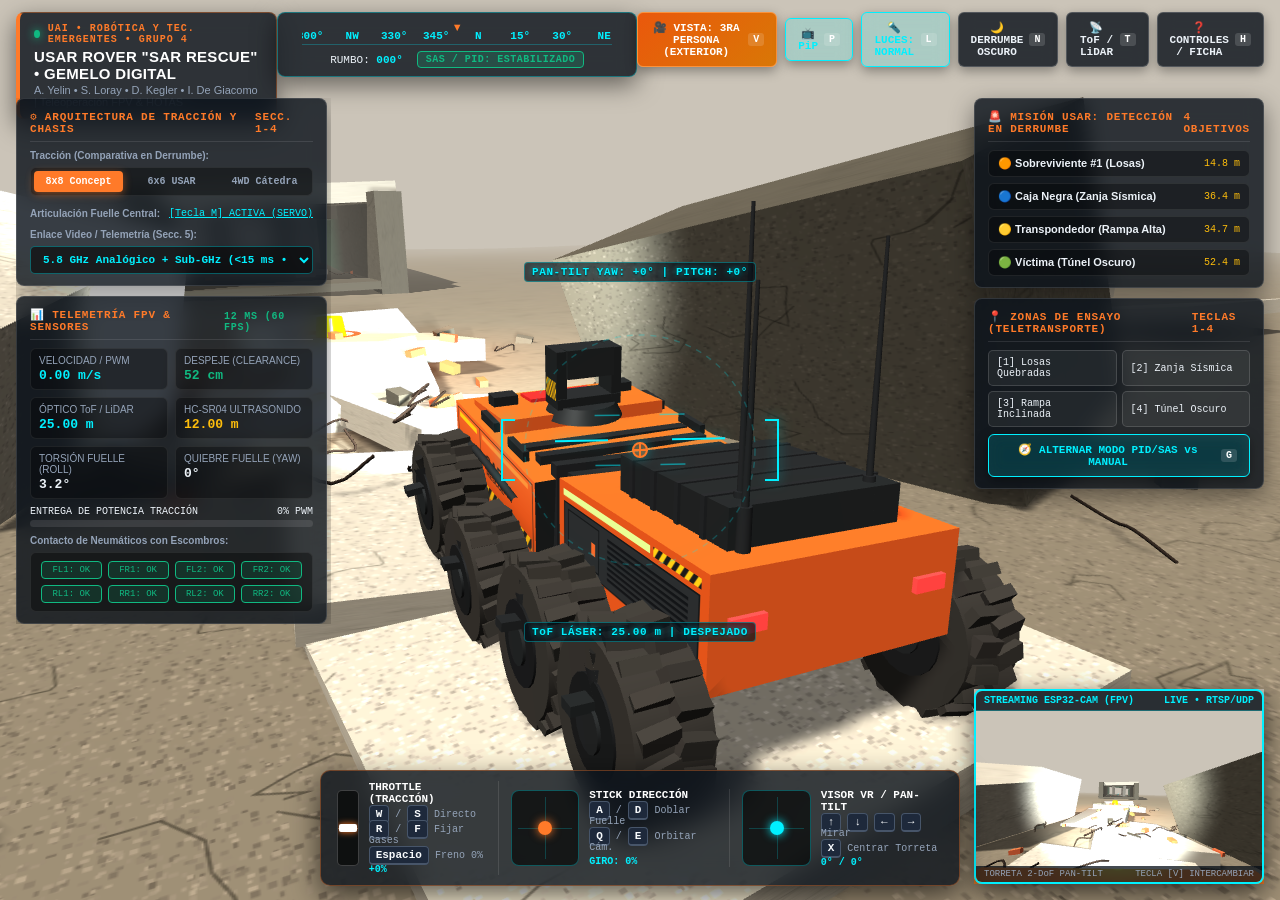
==== index.html @ c1a56513 "feat: Simulador 3D USAR Rover SAR RESCUE - Teleoperacion FPV y HOTAS (Grupo 4 UAI)" ====
<!DOCTYPE html>
<html lang="es">
<head>
  <meta charset="UTF-8" />
  <meta name="viewport" content="width=device-width, initial-scale=1.0" />
  <title>Simulador USAR Rover SAR RESCUE • Teleoperación FPV & HOTAS (Grupo 4 UAI)</title>
  <link rel="stylesheet" href="styles.css" />
</head>
<body>
  <!-- Contenedor WebGL 3D -->
  <div id="canvas-container"></div>

  <!-- Efectos de Lente Visor VR / FPV (Scanlines, Viñeta, Ruido RF) -->
  <div id="fpv-overlay">
    <div class="fpv-scanlines"></div>
    <div class="fpv-rf-noise" id="fpv-rf-noise"></div>
    <div class="fpv-vignette"></div>
  </div>

  <!-- Alerta Dinámica de Ingeniería / Rescate -->
  <div id="hud-alert-banner"></div>

  <!-- Retícula Central de Realidad Aumentada (Horizonte Artificial + Vector Pan-Tilt + Telémetro) -->
  <div id="ar-hud-center">
    <div id="ar-turret-angles" class="ar-floating-readout">
      PAN-TILT YAW: +0° | PITCH: +0°
    </div>

    <svg id="reticle-svg" viewBox="0 0 340 340">
      <!-- Marco fijo del frente del chasis -->
      <circle cx="170" cy="170" r="115" fill="none" stroke="rgba(0, 240, 255, 0.22)" stroke-width="1.5" stroke-dasharray="6 6" />
      <path d="M 45 140 L 32 140 L 32 200 L 45 200" fill="none" stroke="#00f0ff" stroke-width="2" />
      <path d="M 295 140 L 308 140 L 308 200 L 295 200" fill="none" stroke="#00f0ff" stroke-width="2" />

      <!-- Horizonte Artificial Dinámico (Pitch & Roll del Módulo Frontal) -->
      <g id="reticle-horizon-group">
        <line x1="85" y1="170" x2="138" y2="170" stroke="#00f0ff" stroke-width="2" />
        <line x1="202" y1="170" x2="255" y2="170" stroke="#00f0ff" stroke-width="2" />
        <line x1="125" y1="145" x2="150" y2="145" stroke="rgba(0, 240, 255, 0.5)" stroke-width="1.5" />
        <line x1="190" y1="145" x2="215" y2="145" stroke="rgba(0, 240, 255, 0.5)" stroke-width="1.5" />
        <line x1="125" y1="195" x2="150" y2="195" stroke="rgba(0, 240, 255, 0.5)" stroke-width="1.5" />
        <line x1="190" y1="195" x2="215" y2="195" stroke="rgba(0, 240, 255, 0.5)" stroke-width="1.5" />
      </g>

      <!-- Cruz central fija -->
      <path d="M 162 170 L 178 170 M 170 162 L 170 178" stroke="#ff7a29" stroke-width="2" />

      <!-- Punto indicador de dirección de la torreta Pan-Tilt respecto al frente del chasis -->
      <circle id="reticle-turret-pip" cx="170" cy="170" r="7" fill="rgba(255, 122, 41, 0.35)" stroke="#ff7a29" stroke-width="2" />
    </svg>

    <div id="ar-rangefinder" class="ar-floating-readout">
      ToF LÁSER: 12.00 m | DESPEJADO
    </div>
  </div>

  <!-- Barra Superior: Identidad UAI Grupo 4 + Brújula / SAS + Botonera Rápida -->
  <header id="top-bar">
    <div class="brand-card">
      <div class="brand-badge">
        <span class="status-dot"></span>
        <span>UAI • ROBÓTICA Y TEC. EMERGENTES • GRUPO 4</span>
      </div>
      <div class="brand-title">USAR ROVER "SAR RESCUE" • GEMELO DIGITAL</div>
      <div class="brand-subtitle">
        A. Yelin • S. Loray • D. Kegler • I. De Giacomo | Teleoperación FPV &amp; HOTAS
      </div>
    </div>

    <!-- Brújula Superior y Estado SAS / PID -->
    <div class="compass-hud">
      <div class="compass-tape-window">
        <div class="compass-center-caret">▼</div>
        <div id="compass-strip"></div>
      </div>
      <div class="compass-meta">
        <span>RUMBO: <strong id="heading-readout" style="color:#00f0ff;">000°</strong></span>
        <span id="sas-status-pill" class="sas-pill active" title="Click o tecla G para alternar">
          SAS / PID: ESTABILIZADO
        </span>
      </div>
    </div>

    <!-- Acciones Rápidas de Cámara, Iluminación, LiDAR y Ayuda -->
    <div class="top-actions">
      <button id="btn-cam-mode" class="hud-btn accent" title="Alternar entre 1ra Persona (Visor VR FPV) y 3ra Persona">
        <span>🎥 VISTA: 3RA PERSONA (EXTERIOR)</span>
        <span class="key-hint">V</span>
      </button>
      <button id="btn-pip" class="hud-btn active" title="Mostrar/Ocultar monitor secundario Picture-in-Picture">
        <span>📺 PiP</span>
        <span class="key-hint">P</span>
      </button>
      <button id="btn-lights" class="hud-btn active" title="Reflectores Chasis + LEDs Solidarios al Pan-Tilt">
        <span>🔦 LUCES: <span id="lights-label">NORMAL</span></span>
        <span class="key-hint">L</span>
      </button>
      <button id="btn-night" class="hud-btn" title="Simular entorno de derrumbe sin luz solar">
        <span>🌙 DERRUMBE OSCURO</span>
        <span class="key-hint">N</span>
      </button>
      <button id="btn-lidar" class="hud-btn" title="Proyectar nube de puntos óptica Time-of-Flight / Micro-LiDAR">
        <span>📡 ToF / LiDAR</span>
        <span class="key-hint">T</span>
      </button>
      <button id="btn-help" class="hud-btn" title="Ver Controles de Teclado y Ficha de Ingeniería">
        <span>❓ CONTROLES / FICHA</span>
        <span class="key-hint">H</span>
      </button>
    </div>
  </header>

  <!-- Panel Izquierdo: Telemetría en Tiempo Real y Banco de Pruebas de Ingeniería -->
  <aside id="left-panel">
    <!-- Tarjeta 1: Configuración Mecánica y Enlace RF -->
    <div class="hud-card">
      <div class="card-header">
        <span>⚙ ARQUITECTURA DE TRACCIÓN Y CHASIS</span>
        <span>SECC. 1-4</span>
      </div>

      <div class="selector-group">
        <div class="selector-label">
          <span>Tracción (Comparativa en Derrumbe):</span>
        </div>
        <div class="segmented-control">
          <button class="seg-btn active" data-drive="8x8" title="8 Ruedas sobredimensionadas (Fiel a la Imagen Conceptual)">
            8x8 Concept
          </button>
          <button class="seg-btn" data-drive="6x6" title="6 Ruedas independientes (Recomendación Óptima Ingeniería)">
            6x6 USAR
          </button>
          <button class="seg-btn" data-drive="4wd" title="Prototipo Base Cátedra (Chasis rígido y ruedas TT chicas)">
            4WD Cátedra
          </button>
        </div>

        <div class="selector-label" style="margin-top:6px;">
          <span>Articulación Fuelle Central:</span>
          <button id="joint-toggle-btn" style="background:none;border:none;color:var(--hud-cyan);font-family:var(--font-mono);font-size:10px;cursor:pointer;text-decoration:underline;">
            [Tecla M] <span id="joint-mode-val">ACTIVA (SERVO)</span>
          </button>
        </div>

        <div class="selector-label" style="margin-top:4px;">
          <span>Enlace Video / Telemetría (Secc. 5):</span>
        </div>
        <select id="rf-link-select" class="rf-select">
          <option value="58ghz">5.8 GHz Analógico + Sub-GHz (&lt;15 ms • 60 FPS)</option>
          <option value="qvga">Wi-Fi QVGA 320×240 + UDP (38 ms • 30 FPS)</option>
          <option value="vga">Wi-Fi VGA 640×480 + HUD AR (55 ms • 18 FPS)</option>
          <option value="congested">Wi-Fi 2.4 GHz en Hormigón (&gt;115 ms • Cinetosis)</option>
        </select>
      </div>
    </div>

    <!-- Tarjeta 2: Sensores y Cinemática del Fuelle -->
    <div class="hud-card">
      <div class="card-header">
        <span>📊 TELEMETRÍA FPV &amp; SENSORES</span>
        <span id="val-latency" class="metric-value green" style="font-size:10px;">14 ms (60 FPS)</span>
      </div>

      <div class="metric-grid">
        <div class="metric-box">
          <span class="metric-label">VELOCIDAD / PWM</span>
          <div class="metric-value cyan">
            <span id="val-speed">0.00 m/s</span>
          </div>
        </div>
        <div class="metric-box">
          <span class="metric-label">DESPEJE (CLEARANCE)</span>
          <div id="val-clearance" class="metric-value green">48 cm</div>
        </div>
        <div class="metric-box">
          <span class="metric-label">ÓPTICO ToF / LiDAR</span>
          <div id="val-tof" class="metric-value cyan">12.00 m</div>
        </div>
        <div class="metric-box">
          <span class="metric-label">HC-SR04 ULTRASONIDO</span>
          <div id="val-ultrasonic" class="metric-value amber">12.00 m</div>
        </div>
        <div class="metric-box">
          <span class="metric-label">TORSIÓN FUELLE (ROLL)</span>
          <div id="val-bellows-roll" class="metric-value">0.0°</div>
        </div>
        <div class="metric-box">
          <span class="metric-label">QUIEBRE FUELLE (YAW)</span>
          <div id="val-bellows-yaw" class="metric-value">0°</div>
        </div>
      </div>

      <div class="progress-row">
        <div class="progress-header">
          <span>ENTREGA DE POTENCIA TRACCIÓN</span>
          <span id="val-pwm">0% PWM</span>
        </div>
        <div class="progress-track">
          <div id="bar-pwm" class="progress-fill orange" style="width: 0%;"></div>
        </div>
      </div>

      <!-- Estado de Tracción Rueda por Rueda -->
      <div class="selector-label" style="margin-top:8px;">
        <span>Contacto de Neumáticos con Escombros:</span>
      </div>
      <div class="chassis-diagram">
        <div class="wheel-status-grid">
          <div id="wheel-pill-FL1" class="wheel-pill">FL1: OK</div>
          <div id="wheel-pill-FR1" class="wheel-pill">FR1: OK</div>
          <div id="wheel-pill-FL2" class="wheel-pill">FL2: OK</div>
          <div id="wheel-pill-FR2" class="wheel-pill">FR2: OK</div>
          <div id="wheel-pill-RL1" class="wheel-pill">RL1: OK</div>
          <div id="wheel-pill-RR1" class="wheel-pill">RR1: OK</div>
          <div id="wheel-pill-RL2" class="wheel-pill">RL2: OK</div>
          <div id="wheel-pill-RR2" class="wheel-pill">RR2: OK</div>
        </div>
      </div>
    </div>
  </aside>

  <!-- Panel Derecho: Misión USAR y Teletransporte Rápido a Zonas de Prueba -->
  <aside id="right-panel">
    <div class="hud-card">
      <div class="card-header">
        <span>🚨 MISIÓN USAR: DETECCIÓN EN DERRUMBE</span>
        <span>4 OBJETIVOS</span>
      </div>
      <div class="beacon-list">
        <div id="beacon-item-B1" class="beacon-item">
          <span class="beacon-name">🟠 Sobreviviente #1 (Losas)</span>
          <span id="beacon-dist-B1" class="beacon-dist">14.8 m</span>
        </div>
        <div id="beacon-item-B2" class="beacon-item">
          <span class="beacon-name">🔵 Caja Negra (Zanja Sísmica)</span>
          <span id="beacon-dist-B2" class="beacon-dist">36.2 m</span>
        </div>
        <div id="beacon-item-B3" class="beacon-item">
          <span class="beacon-name">🟡 Transpondedor (Rampa Alta)</span>
          <span id="beacon-dist-B3" class="beacon-dist">34.8 m</span>
        </div>
        <div id="beacon-item-B4" class="beacon-item">
          <span class="beacon-name">🟢 Víctima (Túnel Oscuro)</span>
          <span id="beacon-dist-B4" class="beacon-dist">52.4 m</span>
        </div>
      </div>
    </div>

    <div class="hud-card">
      <div class="card-header">
        <span>📍 ZONAS DE ENSAYO (TELETRANSPORTE)</span>
        <span>TECLAS 1-4</span>
      </div>
      <div class="zone-buttons">
        <button class="zone-btn" data-zone="1">[1] Losas Quebradas</button>
        <button class="zone-btn" data-zone="2">[2] Zanja Sísmica</button>
        <button class="zone-btn" data-zone="3">[3] Rampa Inclinada</button>
        <button class="zone-btn" data-zone="4">[4] Túnel Oscuro</button>
      </div>
      <button id="btn-sas" class="hud-btn active" style="width:100%;margin-top:7px;justify-content:center;">
        <span>🧭 ALTERNAR MODO PID/SAS vs MANUAL</span>
        <span class="key-hint">G</span>
      </button>
    </div>
  </aside>

  <!-- Marco del Monitor Secundario Picture-in-Picture (Esquina Inferior Derecha) -->
  <div id="pip-frame">
    <div class="pip-header">
      <span id="pip-title">STREAMING ESP32-CAM (FPV)</span>
      <span>LIVE • RTSP/UDP</span>
    </div>
    <div class="pip-footer">
      <span>TORRETA 2-DoF PAN-TILT</span>
      <span>TECLA [V] INTERCAMBIAR</span>
    </div>
  </div>

  <!-- Consola Inferior Central: Mando HOTAS Virtual Adaptado a Teclado -->
  <footer id="bottom-hotas-bar">
    <!-- 1. Palanca de Gases (Throttle HOTAS) -->
    <div class="hotas-module">
      <div class="throttle-track">
        <div class="throttle-zero-line"></div>
        <div id="throttle-fill"></div>
        <div id="throttle-handle"></div>
      </div>
      <div class="hotas-info">
        <span class="hotas-title">THROTTLE (TRACCIÓN)</span>
        <span class="hotas-sub"><span class="kbd">W</span> / <span class="kbd">S</span> Directo</span>
        <span class="hotas-sub"><span class="kbd">R</span> / <span class="kbd">F</span> Fijar Gases</span>
        <span class="hotas-sub"><span class="kbd">Espacio</span> Freno 0%</span>
        <span id="hotas-throttle-val" class="hotas-val">+0%</span>
      </div>
    </div>

    <!-- 2. Stick de Dirección y Quiebre Articulado -->
    <div class="hotas-module">
      <div class="stick-box">
        <div class="stick-crosshair-h"></div>
        <div class="stick-crosshair-v"></div>
        <div id="drive-stick-dot" class="stick-dot orange"></div>
      </div>
      <div class="hotas-info">
        <span class="hotas-title">STICK DIRECCIÓN</span>
        <span class="hotas-sub"><span class="kbd">A</span> / <span class="kbd">D</span> Doblar Fuelle</span>
        <span class="hotas-sub"><span class="kbd">Q</span> / <span class="kbd">E</span> Orbitar Cám.</span>
        <span id="hotas-steer-val" class="hotas-val">GIRO: 0%</span>
      </div>
    </div>

    <!-- 3. Cabezal Pan-Tilt 2-DoF (Simulación IMU Visor VR) -->
    <div class="hotas-module">
      <div class="stick-box">
        <div class="stick-crosshair-h"></div>
        <div class="stick-crosshair-v"></div>
        <div id="turret-stick-dot" class="stick-dot"></div>
      </div>
      <div class="hotas-info">
        <span class="hotas-title">VISOR VR / PAN-TILT</span>
        <span class="hotas-sub"><span class="kbd">↑</span> <span class="kbd">↓</span> <span class="kbd">←</span> <span class="kbd">→</span> Mirar</span>
        <span class="hotas-sub"><span class="kbd">X</span> Centrar Torreta</span>
        <span id="hotas-turret-val" class="hotas-val">0° / 0°</span>
      </div>
    </div>
  </footer>

  <!-- Modal de Ficha de Ingeniería, Imagen Conceptual y Controles -->
  <div id="engineering-modal" class="modal-backdrop hidden">
    <div class="modal-content">
      <div class="modal-header">
        <h2>🛠️ SIMULADOR USAR ROVER "SAR RESCUE" • MANUAL DE OPERACIÓN E INGENIERÍA</h2>
        <button id="btn-close-modal" class="close-modal-btn">CERRAR [ESC / H]</button>
      </div>
      <div class="modal-grid">
        <div>
          <img src="assets/concept-rover.jpg" alt="Concept Art Rover USAR" class="concept-preview" />
          <p style="font-size:12px;color:var(--text-muted);line-height:1.5;">
            <strong>Evolución de Plataforma Educativa a Rover USAR (Grupo 4 - UAI):</strong>
            Este Gemelo Digital implementa el chasis bi-modular articulado con fuelle central (3 grados de libertad:
            <em>Yaw</em> de dirección quebrada, <em>Pitch</em> de inclinación y <em>Roll</em> de torsión sobre escombros),
            ruedas sobredimensionadas con suspensión independiente, torreta Pan-Tilt 2-DoF con iluminación LED solidaria
            y telemetría dual <strong>HC-SR04 + Óptico ToF / Micro-LiDAR</strong>.
          </p>
        </div>
        <div>
          <h3 style="font-size:13px;color:var(--hud-cyan);font-family:var(--font-mono);margin-bottom:6px;">
            MAPEO DE CONTROLES (HOTAS VIRTUAL EN TECLADO)
          </h3>
          <table class="controls-table">
            <thead>
              <tr>
                <th>Tecla / Entrada</th>
                <th>Función en el Rover USAR</th>
              </tr>
            </thead>
            <tbody>
              <tr>
                <td><span class="kbd">W</span> / <span class="kbd">S</span></td>
                <td>Aceleración y Reversa proporcional con rampa exponencial</td>
              </tr>
              <tr>
                <td><span class="kbd">R</span> / <span class="kbd">F</span></td>
                <td>Subir / Bajar palanca de gases fija (Modo Throttle HOTAS)</td>
              </tr>
              <tr>
                <td><span class="kbd">A</span> / <span class="kbd">D</span></td>
                <td>Dirección articulada del fuelle central + asistencia diferencial</td>
              </tr>
              <tr>
                <td><span class="kbd">Espacio</span></td>
                <td>Freno de emergencia y corte de gases a 0% PWM</td>
              </tr>
              <tr>
                <td><span class="kbd">↑</span> <span class="kbd">↓</span> <span class="kbd">←</span> <span class="kbd">→</span></td>
                <td>Mover Torreta Pan-Tilt 2-DoF (Simulación de giro de cabeza VR)</td>
              </tr>
              <tr>
                <td><span class="kbd">X</span> o <span class="kbd">C</span></td>
                <td>Centrar Torreta Pan-Tilt al frente del chasis (0°, 0°)</td>
              </tr>
              <tr>
                <td><span class="kbd">V</span></td>
                <td>Alternar cámara <strong>1ra Persona (FPV VR)</strong> ↔ <strong>3ra Persona</strong></td>
              </tr>
              <tr>
                <td><span class="kbd">P</span></td>
                <td>Mostrar / Ocultar ventana secundaria <strong>Picture-in-Picture (PiP)</strong></td>
              </tr>
              <tr>
                <td><span class="kbd">G</span></td>
                <td>Alternar <strong>Modo Estabilizado (PID / SAS)</strong> vs <strong>Manual Directo</strong></td>
              </tr>
              <tr>
                <td><span class="kbd">L</span> / <span class="kbd">N</span></td>
                <td>Ciclar potencia de <strong>Reflectores LED</strong> / Modo <strong>Derrumbe Oscuro</strong></td>
              </tr>
              <tr>
                <td><span class="kbd">T</span></td>
                <td>Activar escáner láser 3D <strong>Time-of-Flight / Micro-LiDAR</strong></td>
              </tr>
              <tr>
                <td><span class="kbd">1</span> <span class="kbd">2</span> <span class="kbd">3</span> <span class="kbd">4</span></td>
                <td>Teletransportar el rover a las 4 zonas de prueba del derrumbe</td>
              </tr>
            </tbody>
          </table>
        </div>
      </div>
    </div>
  </div>

  <!-- Librería Three.js Local (100% portable y offline) y Módulos del Simulador -->
  <script src="vendor/three.min.js"></script>
  <script src="roverBuilder.js"></script>
  <script src="terrainBuilder.js"></script>
  <script src="simulator.js"></script>
</body>
</html>
---- styles.css ----
:root {
  --bg-dark: #090d12;
  --panel-bg: rgba(12, 19, 28, 0.82);
  --panel-border: rgba(255, 122, 41, 0.38);
  --hud-cyan: #00f0ff;
  --hud-cyan-dim: rgba(0, 240, 255, 0.22);
  --hud-orange: #ff7a29;
  --hud-amber: #ffbe0b;
  --hud-green: #10b981;
  --hud-red: #ef4444;
  --text-main: #ecf2f8;
  --text-muted: #94a3b8;
  --font-mono: 'JetBrains Mono', 'Consolas', 'Courier New', monospace;
  --font-sans: 'Inter', -apple-system, BlinkMacSystemFont, 'Segoe UI', Roboto, sans-serif;
}

* {
  box-sizing: border-box;
  margin: 0;
  padding: 0;
  user-select: none;
}

body, html {
  width: 100%;
  height: 100%;
  overflow: hidden;
  background-color: var(--bg-dark);
  font-family: var(--font-sans);
  color: var(--text-main);
}

#canvas-container {
  position: absolute;
  inset: 0;
  width: 100%;
  height: 100%;
  z-index: 1;
}

/* Efectos de Post-Procesado FPV (Scanlines, Ruido RF, Viñeta VR) */
#fpv-overlay {
  position: absolute;
  inset: 0;
  pointer-events: none;
  z-index: 2;
  opacity: 0;
  transition: opacity 0.25s ease;
}

#fpv-overlay.active {
  opacity: 1;
}

.fpv-scanlines {
  position: absolute;
  inset: 0;
  background: repeating-linear-gradient(
    to bottom,
    transparent 0px,
    transparent 2px,
    rgba(0, 15, 25, 0.18) 3px,
    rgba(0, 15, 25, 0.18) 4px
  );
}

.fpv-vignette {
  position: absolute;
  inset: 0;
  background: radial-gradient(
    circle at center,
    transparent 55%,
    rgba(0, 10, 18, 0.45) 82%,
    rgba(0, 4, 8, 0.88) 100%
  );
}

.fpv-rf-noise {
  position: absolute;
  inset: 0;
  opacity: 0;
  background-image: repeating-radial-gradient(
    circle at 17% 32%,
    rgba(255, 255, 255, 0.12),
    rgba(0, 0, 0, 0.12) 0.00085px
  );
  mix-blend-mode: overlay;
  transition: opacity 0.2s;
}

/* Retícula Central AR (FPV y 3ra Persona) */
#ar-hud-center {
  position: absolute;
  top: 50%;
  left: 50%;
  transform: translate(-50%, -50%);
  width: 340px;
  height: 340px;
  pointer-events: none;
  z-index: 3;
  display: flex;
  align-items: center;
  justify-content: center;
}

#reticle-svg {
  width: 100%;
  height: 100%;
  overflow: visible;
  filter: drop-shadow(0 0 6px rgba(0, 240, 255, 0.55));
}

.ar-floating-readout {
  position: absolute;
  font-family: var(--font-mono);
  font-size: 11px;
  font-weight: 700;
  letter-spacing: 0.6px;
  color: var(--hud-cyan);
  text-shadow: 0 0 6px rgba(0, 240, 255, 0.7), 0 1px 2px #000;
  background: rgba(6, 15, 24, 0.68);
  padding: 3px 7px;
  border-radius: 4px;
  border: 1px solid rgba(0, 240, 255, 0.35);
}

#ar-turret-angles {
  top: -18px;
  left: 50%;
  transform: translateX(-50%);
  white-space: nowrap;
}

#ar-rangefinder {
  bottom: -22px;
  left: 50%;
  transform: translateX(-50%);
  white-space: nowrap;
  display: flex;
  align-items: center;
  gap: 8px;
}

#ar-rangefinder.warning {
  color: var(--hud-amber);
  border-color: var(--hud-amber);
  text-shadow: 0 0 8px rgba(255, 190, 11, 0.8);
}

#ar-rangefinder.danger {
  color: var(--hud-red);
  border-color: var(--hud-red);
  background: rgba(45, 8, 8, 0.85);
  animation: pulse-danger 0.6s infinite alternate;
}

@keyframes pulse-danger {
  from { transform: translateX(-50%) scale(1); }
  to { transform: translateX(-50%) scale(1.06); }
}

/* Barra Superior: Cabecera UAI + Brújula / SAS */
#top-bar {
  position: absolute;
  top: 12px;
  left: 16px;
  right: 16px;
  display: flex;
  align-items: flex-start;
  justify-content: space-between;
  z-index: 10;
  pointer-events: none;
}

.brand-card {
  pointer-events: auto;
  background: var(--panel-bg);
  backdrop-filter: blur(10px);
  border: 1px solid var(--panel-border);
  border-left: 4px solid var(--hud-orange);
  border-radius: 8px;
  padding: 10px 14px;
  box-shadow: 0 8px 24px rgba(0, 0, 0, 0.5);
  max-width: 350px;
}

.brand-badge {
  display: flex;
  align-items: center;
  gap: 8px;
  font-family: var(--font-mono);
  font-size: 10px;
  font-weight: 700;
  color: var(--hud-orange);
  text-transform: uppercase;
  letter-spacing: 1px;
  margin-bottom: 3px;
}

.status-dot {
  width: 8px;
  height: 8px;
  border-radius: 50%;
  background: var(--hud-green);
  box-shadow: 0 0 8px var(--hud-green);
  animation: blink 1.6s infinite;
}

@keyframes blink {
  0%, 100% { opacity: 1; }
  50% { opacity: 0.35; }
}

.brand-title {
  font-size: 15px;
  font-weight: 800;
  letter-spacing: 0.3px;
  color: #fff;
}

.brand-subtitle {
  font-size: 11px;
  color: var(--text-muted);
  margin-top: 2px;
}

/* Cinta de Brújula y Estado SAS Central */
.compass-hud {
  pointer-events: auto;
  background: var(--panel-bg);
  backdrop-filter: blur(10px);
  border: 1px solid rgba(0, 240, 255, 0.35);
  border-radius: 8px;
  padding: 8px 16px;
  display: flex;
  flex-direction: column;
  align-items: center;
  min-width: 360px;
  box-shadow: 0 8px 24px rgba(0, 0, 0, 0.5);
}

.compass-tape-window {
  width: 310px;
  height: 24px;
  overflow: hidden;
  position: relative;
  border-bottom: 1px solid rgba(0, 240, 255, 0.25);
  margin-bottom: 6px;
}

.compass-center-caret {
  position: absolute;
  top: 0;
  left: 50%;
  transform: translateX(-50%);
  color: var(--hud-orange);
  font-size: 11px;
  font-weight: 900;
  z-index: 2;
}

#compass-strip {
  position: absolute;
  top: 6px;
  left: 0;
  height: 18px;
  display: flex;
  align-items: center;
  font-family: var(--font-mono);
  font-size: 11px;
  font-weight: 700;
  color: var(--hud-cyan);
  white-space: nowrap;
}

.compass-meta {
  display: flex;
  align-items: center;
  gap: 14px;
  font-family: var(--font-mono);
  font-size: 11px;
}

.sas-pill {
  padding: 2px 8px;
  border-radius: 4px;
  font-weight: 700;
  font-size: 10px;
  letter-spacing: 0.5px;
  cursor: pointer;
  transition: all 0.15s;
}

.sas-pill.active {
  background: rgba(16, 185, 129, 0.2);
  color: var(--hud-green);
  border: 1px solid var(--hud-green);
}

.sas-pill.manual {
  background: rgba(255, 190, 11, 0.2);
  color: var(--hud-amber);
  border: 1px solid var(--hud-amber);
}

/* Botonera Rápida Derecha Superior */
.top-actions {
  pointer-events: auto;
  display: flex;
  gap: 8px;
  align-items: center;
}

.hud-btn {
  background: var(--panel-bg);
  backdrop-filter: blur(8px);
  color: var(--text-main);
  border: 1px solid rgba(255, 255, 255, 0.18);
  border-radius: 6px;
  padding: 8px 12px;
  font-family: var(--font-mono);
  font-size: 11px;
  font-weight: 700;
  cursor: pointer;
  display: flex;
  align-items: center;
  gap: 6px;
  transition: all 0.18s ease;
  box-shadow: 0 4px 12px rgba(0, 0, 0, 0.35);
}

.hud-btn:hover {
  border-color: var(--hud-orange);
  background: rgba(255, 122, 41, 0.16);
  transform: translateY(-1px);
}

.hud-btn.active {
  background: rgba(0, 240, 255, 0.16);
  border-color: var(--hud-cyan);
  color: var(--hud-cyan);
}

.hud-btn.accent {
  background: linear-gradient(135deg, #ea580c, #d97706);
  border-color: #fb923c;
  color: #fff;
}

.key-hint {
  background: rgba(255, 255, 255, 0.14);
  padding: 1px 5px;
  border-radius: 3px;
  font-size: 10px;
  color: #fff;
}

/* Panel Izquierdo: Telemetría USAR, Sensores y Configuración de Tracción */
#left-panel {
  position: absolute;
  top: 98px;
  left: 16px;
  width: 315px;
  z-index: 10;
  display: flex;
  flex-direction: column;
  gap: 10px;
  max-height: calc(100vh - 114px);
  overflow-y: auto;
  padding-right: 4px;
}

#left-panel::-webkit-scrollbar {
  width: 4px;
}

#left-panel::-webkit-scrollbar-thumb {
  background: rgba(255, 122, 41, 0.4);
  border-radius: 4px;
}

.hud-card {
  background: var(--panel-bg);
  backdrop-filter: blur(10px);
  border: 1px solid rgba(255, 255, 255, 0.13);
  border-radius: 8px;
  padding: 11px 13px;
  box-shadow: 0 8px 24px rgba(0, 0, 0, 0.45);
}

.card-header {
  display: flex;
  justify-content: space-between;
  align-items: center;
  font-family: var(--font-mono);
  font-size: 11px;
  font-weight: 700;
  text-transform: uppercase;
  letter-spacing: 0.8px;
  color: var(--hud-orange);
  border-bottom: 1px solid rgba(255, 255, 255, 0.1);
  padding-bottom: 6px;
  margin-bottom: 8px;
}

.metric-grid {
  display: grid;
  grid-template-columns: 1fr 1fr;
  gap: 7px;
}

.metric-box {
  background: rgba(0, 0, 0, 0.35);
  border: 1px solid rgba(255, 255, 255, 0.07);
  border-radius: 6px;
  padding: 6px 8px;
}

.metric-label {
  font-size: 10px;
  color: var(--text-muted);
  display: block;
}

.metric-value {
  font-family: var(--font-mono);
  font-size: 13px;
  font-weight: 700;
  color: var(--text-main);
  margin-top: 2px;
}

.metric-value.cyan { color: var(--hud-cyan); }
.metric-value.green { color: var(--hud-green); }
.metric-value.amber { color: var(--hud-amber); }
.metric-value.red { color: var(--hud-red); }

/* Barra de progreso PWM y sensores */
.progress-row {
  margin-top: 7px;
}

.progress-header {
  display: flex;
  justify-content: space-between;
  font-family: var(--font-mono);
  font-size: 10px;
  margin-bottom: 3px;
}

.progress-track {
  width: 100%;
  height: 7px;
  background: rgba(255, 255, 255, 0.1);
  border-radius: 4px;
  overflow: hidden;
}

.progress-fill {
  height: 100%;
  background: linear-gradient(90deg, var(--hud-cyan), var(--hud-green));
  width: 50%;
  transition: width 0.08s ease;
}

.progress-fill.orange {
  background: linear-gradient(90deg, var(--hud-amber), var(--hud-orange));
}

/* Selector de Configuración Ingeniería (6x6 / 8x8 / 4WD, Enlace RF, Articulación) */
.selector-group {
  display: flex;
  flex-direction: column;
  gap: 6px;
}

.selector-label {
  font-size: 10px;
  color: var(--text-muted);
  font-weight: 600;
  display: flex;
  justify-content: space-between;
}

.segmented-control {
  display: grid;
  grid-template-columns: repeat(3, 1fr);
  gap: 4px;
  background: rgba(0, 0, 0, 0.4);
  padding: 3px;
  border-radius: 6px;
  border: 1px solid rgba(255, 255, 255, 0.08);
}

.seg-btn {
  background: transparent;
  border: none;
  color: var(--text-muted);
  font-family: var(--font-mono);
  font-size: 10px;
  font-weight: 700;
  padding: 5px 4px;
  border-radius: 4px;
  cursor: pointer;
  transition: all 0.15s;
  text-align: center;
}

.seg-btn:hover {
  color: #fff;
}

.seg-btn.active {
  background: var(--hud-orange);
  color: #fff;
  box-shadow: 0 2px 8px rgba(255, 122, 41, 0.45);
}

.rf-select {
  width: 100%;
  background: rgba(0, 0, 0, 0.55);
  color: var(--hud-cyan);
  border: 1px solid rgba(0, 240, 255, 0.35);
  border-radius: 5px;
  padding: 6px 8px;
  font-family: var(--font-mono);
  font-size: 11px;
  font-weight: 600;
  outline: none;
  cursor: pointer;
}

.rf-select option {
  background: #0d1520;
  color: #fff;
}

/* Visualizador de Contacto de Ruedas y Fuelle */
.chassis-diagram {
  display: flex;
  align-items: center;
  justify-content: space-between;
  background: rgba(0, 0, 0, 0.4);
  border: 1px solid rgba(255, 255, 255, 0.08);
  border-radius: 6px;
  padding: 8px 10px;
  margin-top: 6px;
}

.wheel-status-grid {
  display: grid;
  grid-template-columns: repeat(4, 1fr);
  gap: 6px;
  width: 100%;
}

.wheel-pill {
  background: rgba(16, 185, 129, 0.15);
  border: 1px solid var(--hud-green);
  border-radius: 4px;
  padding: 3px 4px;
  text-align: center;
  font-family: var(--font-mono);
  font-size: 9px;
  color: var(--hud-green);
  transition: all 0.12s;
}

.wheel-pill.airborne {
  background: rgba(239, 68, 68, 0.18);
  border-color: var(--hud-red);
  color: var(--hud-red);
}

.wheel-pill.disabled {
  opacity: 0.22;
  border-color: #475569;
  color: #475569;
  background: transparent;
}

/* Panel Inferior Central: Consola Virtual HOTAS (Throttle + Stick + Pan-Tilt) */
#bottom-hotas-bar {
  position: absolute;
  bottom: 14px;
  left: 50%;
  transform: translateX(-50%);
  z-index: 10;
  display: flex;
  align-items: center;
  gap: 12px;
  background: var(--panel-bg);
  backdrop-filter: blur(12px);
  border: 1px solid rgba(255, 122, 41, 0.35);
  border-radius: 10px;
  padding: 10px 16px;
  box-shadow: 0 10px 30px rgba(0, 0, 0, 0.65);
}

.hotas-module {
  display: flex;
  align-items: center;
  gap: 10px;
  padding-right: 12px;
  border-right: 1px solid rgba(255, 255, 255, 0.1);
}

.hotas-module:last-child {
  border-right: none;
  padding-right: 0;
}

.throttle-track {
  width: 24px;
  height: 76px;
  background: rgba(0, 0, 0, 0.6);
  border: 1px solid rgba(255, 255, 255, 0.2);
  border-radius: 5px;
  position: relative;
  overflow: hidden;
}

.throttle-zero-line {
  position: absolute;
  top: 50%;
  left: 0;
  right: 0;
  height: 1px;
  background: rgba(255, 255, 255, 0.35);
}

#throttle-fill {
  position: absolute;
  left: 2px;
  right: 2px;
  bottom: 50%;
  height: 0%;
  background: var(--hud-orange);
  border-radius: 2px;
  transition: height 0.05s, bottom 0.05s;
}

#throttle-handle {
  position: absolute;
  left: 1px;
  right: 1px;
  height: 8px;
  top: 50%;
  transform: translateY(-50%);
  background: #fff;
  border-radius: 2px;
  box-shadow: 0 0 6px var(--hud-orange);
}

.stick-box {
  width: 76px;
  height: 76px;
  background: rgba(0, 0, 0, 0.6);
  border: 1px solid rgba(0, 240, 255, 0.3);
  border-radius: 8px;
  position: relative;
}

.stick-crosshair-h {
  position: absolute;
  top: 50%;
  left: 6px;
  right: 6px;
  height: 1px;
  background: rgba(0, 240, 255, 0.2);
}

.stick-crosshair-v {
  position: absolute;
  left: 50%;
  top: 6px;
  bottom: 6px;
  width: 1px;
  background: rgba(0, 240, 255, 0.2);
}

.stick-dot {
  position: absolute;
  width: 14px;
  height: 14px;
  border-radius: 50%;
  top: 50%;
  left: 50%;
  transform: translate(-50%, -50%);
  background: var(--hud-cyan);
  box-shadow: 0 0 10px var(--hud-cyan);
  transition: top 0.04s, left 0.04s;
}

.stick-dot.orange {
  background: var(--hud-orange);
  box-shadow: 0 0 10px var(--hud-orange);
}

.hotas-info {
  display: flex;
  flex-direction: column;
  gap: 3px;
  font-family: var(--font-mono);
  font-size: 10px;
}

.hotas-title {
  font-weight: 800;
  color: #fff;
  font-size: 11px;
}

.hotas-sub {
  color: var(--text-muted);
}

.hotas-val {
  color: var(--hud-cyan);
  font-weight: 700;
}

/* Panel Derecho: Misión USAR, Zonas de Teletransporte y Marco PiP */
#right-panel {
  position: absolute;
  top: 98px;
  right: 16px;
  width: 290px;
  z-index: 10;
  display: flex;
  flex-direction: column;
  gap: 10px;
}

.beacon-list {
  display: flex;
  flex-direction: column;
  gap: 6px;
}

.beacon-item {
  display: flex;
  align-items: center;
  justify-content: space-between;
  background: rgba(0, 0, 0, 0.35);
  border: 1px solid rgba(255, 255, 255, 0.08);
  border-radius: 6px;
  padding: 6px 9px;
  font-size: 11px;
}

.beacon-item.found {
  border-color: var(--hud-green);
  background: rgba(16, 185, 129, 0.14);
}

.beacon-name {
  font-weight: 600;
  display: flex;
  align-items: center;
  gap: 6px;
}

.beacon-dist {
  font-family: var(--font-mono);
  font-size: 10px;
  color: var(--hud-amber);
}

.beacon-item.found .beacon-dist {
  color: var(--hud-green);
  font-weight: 700;
}

.zone-buttons {
  display: grid;
  grid-template-columns: 1fr 1fr;
  gap: 5px;
}

.zone-btn {
  background: rgba(255, 255, 255, 0.06);
  border: 1px solid rgba(255, 255, 255, 0.14);
  color: var(--text-main);
  border-radius: 5px;
  padding: 6px 8px;
  font-family: var(--font-mono);
  font-size: 10px;
  cursor: pointer;
  text-align: left;
  transition: all 0.15s;
}

.zone-btn:hover {
  border-color: var(--hud-cyan);
  background: rgba(0, 240, 255, 0.12);
}

/* Marco Picture-in-Picture (PiP) en esquina inferior derecha */
#pip-frame {
  position: absolute;
  bottom: 16px;
  right: 16px;
  width: 290px;
  height: 195px;
  border: 2px solid var(--hud-cyan);
  border-radius: 8px;
  z-index: 8;
  pointer-events: none;
  box-shadow: 0 8px 28px rgba(0, 0, 0, 0.7);
  overflow: hidden;
  transition: opacity 0.2s;
}

#pip-frame.hidden {
  opacity: 0;
}

.pip-header {
  position: absolute;
  top: 0;
  left: 0;
  right: 0;
  background: rgba(6, 14, 23, 0.82);
  padding: 4px 8px;
  display: flex;
  justify-content: space-between;
  align-items: center;
  font-family: var(--font-mono);
  font-size: 10px;
  font-weight: 700;
  color: var(--hud-cyan);
  border-bottom: 1px solid rgba(0, 240, 255, 0.3);
}

.pip-footer {
  position: absolute;
  bottom: 0;
  left: 0;
  right: 0;
  background: rgba(6, 14, 23, 0.75);
  padding: 3px 8px;
  font-family: var(--font-mono);
  font-size: 9px;
  color: var(--text-muted);
  display: flex;
  justify-content: space-between;
}

/* Alerta Flotante de Ingeniería (Empanzamiento / Cybersickness / Rescate) */
#hud-alert-banner {
  position: absolute;
  top: 86px;
  left: 50%;
  transform: translateX(-50%);
  z-index: 15;
  background: rgba(220, 38, 38, 0.9);
  border: 1px solid #fca5a5;
  color: #fff;
  font-family: var(--font-mono);
  font-size: 12px;
  font-weight: 800;
  padding: 8px 18px;
  border-radius: 6px;
  box-shadow: 0 8px 25px rgba(220, 38, 38, 0.5);
  display: none;
  align-items: center;
  gap: 10px;
  pointer-events: none;
}

#hud-alert-banner.show {
  display: flex;
}

#hud-alert-banner.success {
  background: rgba(16, 185, 129, 0.92);
  border-color: #6ee7b7;
  box-shadow: 0 8px 25px rgba(16, 185, 129, 0.5);
}

/* Modal de Ingeniería, Concept Art y Controles */
.modal-backdrop {
  position: fixed;
  inset: 0;
  background: rgba(4, 8, 14, 0.82);
  backdrop-filter: blur(8px);
  z-index: 50;
  display: flex;
  align-items: center;
  justify-content: center;
  padding: 24px;
}

.modal-backdrop.hidden {
  display: none;
}

.modal-content {
  background: #0e1724;
  border: 1px solid var(--hud-orange);
  border-radius: 12px;
  max-width: 920px;
  width: 100%;
  max-height: 88vh;
  overflow-y: auto;
  padding: 22px 26px;
  box-shadow: 0 20px 60px rgba(0, 0, 0, 0.85);
}

.modal-header {
  display: flex;
  justify-content: space-between;
  align-items: center;
  border-bottom: 1px solid rgba(255, 255, 255, 0.12);
  padding-bottom: 12px;
  margin-bottom: 16px;
}

.modal-header h2 {
  font-size: 18px;
  color: var(--hud-orange);
  font-family: var(--font-mono);
}

.close-modal-btn {
  background: rgba(255, 255, 255, 0.1);
  border: 1px solid rgba(255, 255, 255, 0.2);
  color: #fff;
  padding: 6px 12px;
  border-radius: 6px;
  cursor: pointer;
  font-family: var(--font-mono);
  font-weight: 700;
}

.modal-grid {
  display: grid;
  grid-template-columns: 1.1fr 1fr;
  gap: 18px;
}

.concept-preview {
  width: 100%;
  border-radius: 8px;
  border: 1px solid rgba(255, 122, 41, 0.4);
  margin-bottom: 10px;
}

.controls-table {
  width: 100%;
  border-collapse: collapse;
  font-size: 12px;
  margin-top: 6px;
}

.controls-table th, .controls-table td {
  padding: 7px 8px;
  border-bottom: 1px solid rgba(255, 255, 255, 0.08);
  text-align: left;
}

.controls-table th {
  color: var(--hud-cyan);
  font-family: var(--font-mono);
  font-size: 11px;
}

.kbd {
  background: #1e293b;
  border: 1px solid #475569;
  border-bottom-width: 2px;
  border-radius: 4px;
  padding: 2px 6px;
  font-family: var(--font-mono);
  font-size: 11px;
  color: #f8fafc;
  font-weight: 700;
}
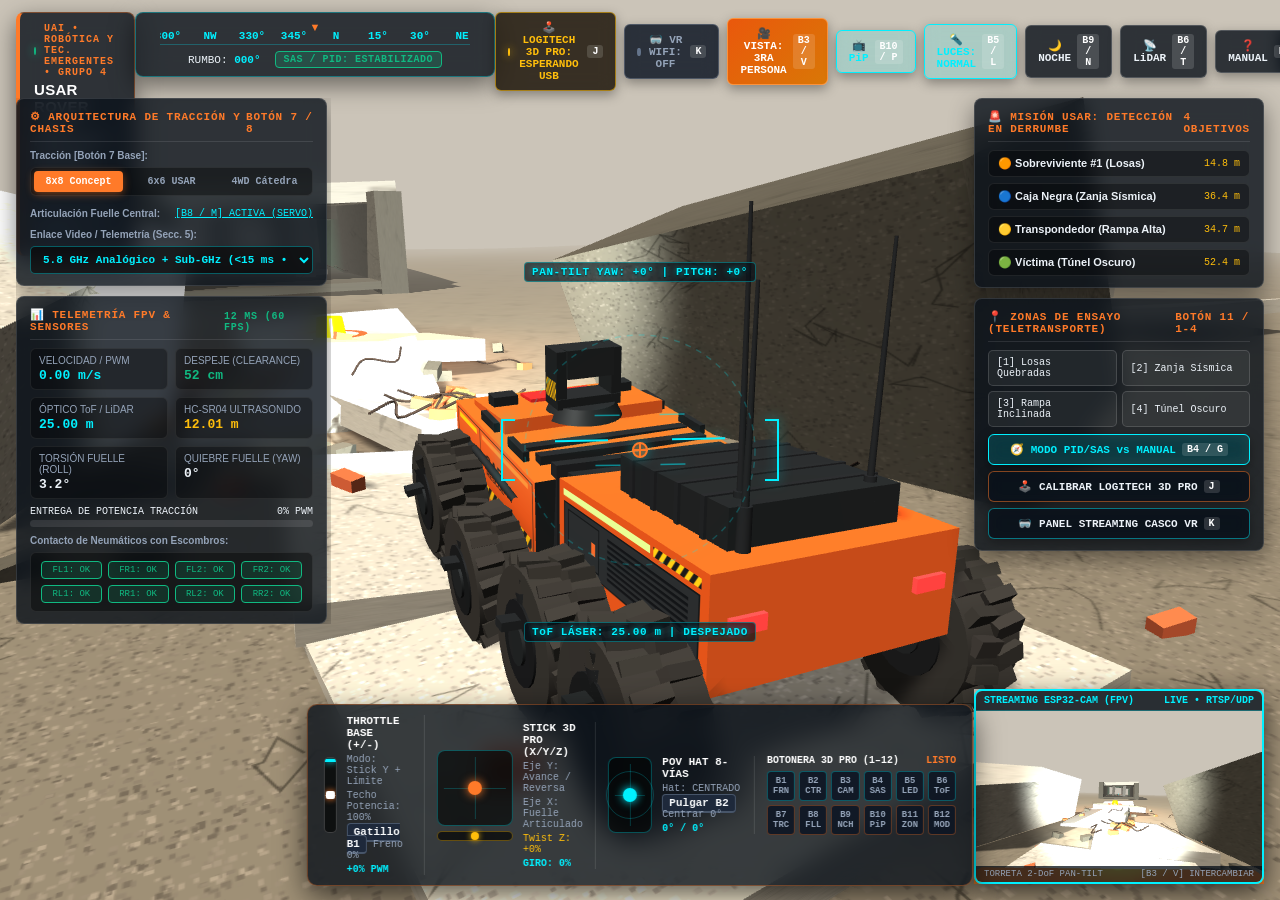
==== commit b4ff2be0: "feat: Integracion nativa Logitech Extreme 3D Pro HOTAS y Streaming VR Wi-Fi bajo demanda" ====
--- a/index.html
+++ b/index.html
@@ -3,7 +3,7 @@
 <head>
   <meta charset="UTF-8" />
   <meta name="viewport" content="width=device-width, initial-scale=1.0" />
-  <title>Simulador USAR Rover SAR RESCUE • Teleoperación FPV & HOTAS (Grupo 4 UAI)</title>
+  <title>Simulador USAR Rover SAR RESCUE • Edición Logitech Extreme 3D Pro HOTAS (Grupo 4 UAI)</title>
   <link rel="stylesheet" href="styles.css" />
 </head>
 <body>
@@ -61,9 +61,9 @@
         <span class="status-dot"></span>
         <span>UAI • ROBÓTICA Y TEC. EMERGENTES • GRUPO 4</span>
       </div>
-      <div class="brand-title">USAR ROVER "SAR RESCUE" • GEMELO DIGITAL</div>
+      <div class="brand-title">USAR ROVER "SAR RESCUE" • HOTAS EDITION</div>
       <div class="brand-subtitle">
-        A. Yelin • S. Loray • D. Kegler • I. De Giacomo | Teleoperación FPV &amp; HOTAS
+        A. Yelin • S. Loray • D. Kegler • I. De Giacomo | <strong>Logitech Extreme 3D Pro</strong>
       </div>
     </div>
 
@@ -75,36 +75,46 @@
       </div>
       <div class="compass-meta">
         <span>RUMBO: <strong id="heading-readout" style="color:#00f0ff;">000°</strong></span>
-        <span id="sas-status-pill" class="sas-pill active" title="Click o tecla G para alternar">
+        <span id="sas-status-pill" class="sas-pill active" title="Click, Botón 4 o tecla G para alternar">
           SAS / PID: ESTABILIZADO
         </span>
       </div>
     </div>
 
-    <!-- Acciones Rápidas de Cámara, Iluminación, LiDAR y Ayuda -->
+    <!-- Acciones Rápidas de Joystick Logitech 3D Pro, Casco VR Wi-Fi, Cámara, Iluminación, LiDAR y Ayuda -->
     <div class="top-actions">
-      <button id="btn-cam-mode" class="hud-btn accent" title="Alternar entre 1ra Persona (Visor VR FPV) y 3ra Persona">
-        <span>🎥 VISTA: 3RA PERSONA (EXTERIOR)</span>
-        <span class="key-hint">V</span>
-      </button>
-      <button id="btn-pip" class="hud-btn active" title="Mostrar/Ocultar monitor secundario Picture-in-Picture">
+      <button id="btn-hotas-config" class="hud-btn hotas-badge waiting" title="Abrir Calibrador y Diagnóstico en Vivo para Logitech Extreme 3D Pro (Tecla J)">
+        <span class="hotas-dot" id="hotas-conn-dot"></span>
+        <span id="hotas-conn-label">🕹️ LOGITECH 3D PRO: ESPERANDO USB</span>
+        <span class="key-hint">J</span>
+      </button>
+      <button id="btn-vr-wifi" class="hud-btn vr-wifi-btn" title="Activar / Desactivar Streaming Wi-Fi para Celular en Casco VR (Tecla K)">
+        <span class="vr-wifi-dot" id="vr-wifi-dot"></span>
+        <span id="vr-wifi-label">🥽 VR WIFI: OFF</span>
+        <span class="key-hint">K</span>
+      </button>
+      <button id="btn-cam-mode" class="hud-btn accent" title="Alternar entre 1ra Persona (Visor VR FPV) y 3ra Persona (Botón 3 / Tecla V)">
+        <span>🎥 VISTA: 3RA PERSONA</span>
+        <span class="key-hint">B3 / V</span>
+      </button>
+      <button id="btn-pip" class="hud-btn active" title="Mostrar/Ocultar monitor secundario Picture-in-Picture (Botón 10 / Tecla P)">
         <span>📺 PiP</span>
-        <span class="key-hint">P</span>
-      </button>
-      <button id="btn-lights" class="hud-btn active" title="Reflectores Chasis + LEDs Solidarios al Pan-Tilt">
+        <span class="key-hint">B10 / P</span>
+      </button>
+      <button id="btn-lights" class="hud-btn active" title="Reflectores Chasis + LEDs Solidarios al Pan-Tilt (Botón 5 / Tecla L)">
         <span>🔦 LUCES: <span id="lights-label">NORMAL</span></span>
-        <span class="key-hint">L</span>
-      </button>
-      <button id="btn-night" class="hud-btn" title="Simular entorno de derrumbe sin luz solar">
-        <span>🌙 DERRUMBE OSCURO</span>
-        <span class="key-hint">N</span>
-      </button>
-      <button id="btn-lidar" class="hud-btn" title="Proyectar nube de puntos óptica Time-of-Flight / Micro-LiDAR">
-        <span>📡 ToF / LiDAR</span>
-        <span class="key-hint">T</span>
-      </button>
-      <button id="btn-help" class="hud-btn" title="Ver Controles de Teclado y Ficha de Ingeniería">
-        <span>❓ CONTROLES / FICHA</span>
+        <span class="key-hint">B5 / L</span>
+      </button>
+      <button id="btn-night" class="hud-btn" title="Simular entorno de derrumbe sin luz solar (Botón 9 / Tecla N)">
+        <span>🌙 NOCHE</span>
+        <span class="key-hint">B9 / N</span>
+      </button>
+      <button id="btn-lidar" class="hud-btn" title="Proyectar nube de puntos óptica Time-of-Flight / Micro-LiDAR (Botón 6 / Tecla T)">
+        <span>📡 LiDAR</span>
+        <span class="key-hint">B6 / T</span>
+      </button>
+      <button id="btn-help" class="hud-btn" title="Ver Manual de Ingeniería y Mapeo Logitech Extreme 3D Pro">
+        <span>❓ MANUAL</span>
         <span class="key-hint">H</span>
       </button>
     </div>
@@ -116,12 +126,12 @@
     <div class="hud-card">
       <div class="card-header">
         <span>⚙ ARQUITECTURA DE TRACCIÓN Y CHASIS</span>
-        <span>SECC. 1-4</span>
+        <span>BOTÓN 7 / 8</span>
       </div>
 
       <div class="selector-group">
         <div class="selector-label">
-          <span>Tracción (Comparativa en Derrumbe):</span>
+          <span>Tracción [Botón 7 Base]:</span>
         </div>
         <div class="segmented-control">
           <button class="seg-btn active" data-drive="8x8" title="8 Ruedas sobredimensionadas (Fiel a la Imagen Conceptual)">
@@ -138,7 +148,7 @@
         <div class="selector-label" style="margin-top:6px;">
           <span>Articulación Fuelle Central:</span>
           <button id="joint-toggle-btn" style="background:none;border:none;color:var(--hud-cyan);font-family:var(--font-mono);font-size:10px;cursor:pointer;text-decoration:underline;">
-            [Tecla M] <span id="joint-mode-val">ACTIVA (SERVO)</span>
+            [B8 / M] <span id="joint-mode-val">ACTIVA (SERVO)</span>
           </button>
         </div>
 
@@ -249,7 +259,7 @@
     <div class="hud-card">
       <div class="card-header">
         <span>📍 ZONAS DE ENSAYO (TELETRANSPORTE)</span>
-        <span>TECLAS 1-4</span>
+        <span>BOTÓN 11 / 1-4</span>
       </div>
       <div class="zone-buttons">
         <button class="zone-btn" data-zone="1">[1] Losas Quebradas</button>
@@ -258,8 +268,16 @@
         <button class="zone-btn" data-zone="4">[4] Túnel Oscuro</button>
       </div>
       <button id="btn-sas" class="hud-btn active" style="width:100%;margin-top:7px;justify-content:center;">
-        <span>🧭 ALTERNAR MODO PID/SAS vs MANUAL</span>
-        <span class="key-hint">G</span>
+        <span>🧭 MODO PID/SAS vs MANUAL</span>
+        <span class="key-hint">B4 / G</span>
+      </button>
+      <button id="btn-open-hotas-side" class="hud-btn" style="width:100%;margin-top:6px;justify-content:center;border-color:rgba(255,122,41,0.5);">
+        <span>🕹️ CALIBRAR LOGITECH 3D PRO</span>
+        <span class="key-hint">J</span>
+      </button>
+      <button id="btn-open-vr-wifi-panel" class="hud-btn" style="width:100%;margin-top:6px;justify-content:center;border-color:rgba(0,240,255,0.45);">
+        <span>🥽 PANEL STREAMING CASCO VR</span>
+        <span class="key-hint">K</span>
       </button>
     </div>
   </aside>
@@ -272,58 +290,398 @@
     </div>
     <div class="pip-footer">
       <span>TORRETA 2-DoF PAN-TILT</span>
-      <span>TECLA [V] INTERCAMBIAR</span>
+      <span>[B3 / V] INTERCAMBIAR</span>
     </div>
   </div>
 
-  <!-- Consola Inferior Central: Mando HOTAS Virtual Adaptado a Teclado -->
+  <!-- Consola Inferior Central: Telemetría en Vivo LOGITECH EXTREME 3D PRO + Fallback Teclado -->
   <footer id="bottom-hotas-bar">
-    <!-- 1. Palanca de Gases (Throttle HOTAS) -->
+    <!-- 1. Palanca de Gases Base (Throttle Slider Logitech Extreme 3D Pro) -->
     <div class="hotas-module">
-      <div class="throttle-track">
+      <div class="throttle-track" title="Palanca Throttle en Base del Logitech Extreme 3D Pro (o W/S y R/F en teclado)">
         <div class="throttle-zero-line"></div>
         <div id="throttle-fill"></div>
+        <div id="throttle-limit-marker" title="Posición física de la Palanca Throttle en la Base"></div>
         <div id="throttle-handle"></div>
       </div>
       <div class="hotas-info">
-        <span class="hotas-title">THROTTLE (TRACCIÓN)</span>
-        <span class="hotas-sub"><span class="kbd">W</span> / <span class="kbd">S</span> Directo</span>
-        <span class="hotas-sub"><span class="kbd">R</span> / <span class="kbd">F</span> Fijar Gases</span>
-        <span class="hotas-sub"><span class="kbd">Espacio</span> Freno 0%</span>
+        <span class="hotas-title">THROTTLE BASE (+/-)</span>
+        <span id="hotas-mode-sub" class="hotas-sub">Modo: Stick Y + Límite</span>
+        <span id="hotas-limit-sub" class="hotas-sub">Techo Potencia: 100%</span>
+        <span class="hotas-sub"><span class="kbd">Gatillo B1</span> Freno 0%</span>
         <span id="hotas-throttle-val" class="hotas-val">+0%</span>
       </div>
     </div>
 
-    <!-- 2. Stick de Dirección y Quiebre Articulado -->
+    <!-- 2. Stick Principal X/Y + Rotación de Puño Twist Z (Rudder) -->
     <div class="hotas-module">
-      <div class="stick-box">
+      <div class="stick-column">
+        <div class="stick-box" title="Ejes X (Roll/Dirección) e Y (Pitch/Avance) del Logitech Extreme 3D Pro">
+          <div class="stick-deadzone-ring" id="stick-deadzone-ring"></div>
+          <div class="stick-crosshair-h"></div>
+          <div class="stick-crosshair-v"></div>
+          <div id="drive-stick-dot" class="stick-dot orange"></div>
+        </div>
+        <div class="twist-bar-track" title="Eje Z Twist (Rotación de Puño del Logitech Extreme 3D Pro)">
+          <div class="twist-center-tick"></div>
+          <div id="twist-bar-dot" class="twist-bar-dot"></div>
+        </div>
+      </div>
+      <div class="hotas-info">
+        <span class="hotas-title">STICK 3D PRO (X/Y/Z)</span>
+        <span class="hotas-sub">Eje Y: Avance / Reversa</span>
+        <span class="hotas-sub">Eje X: Fuelle Articulado</span>
+        <span id="hotas-twist-val" class="hotas-sub" style="color:var(--hud-amber);">Twist Z: 0%</span>
+        <span id="hotas-steer-val" class="hotas-val">GIRO: 0%</span>
+      </div>
+    </div>
+
+    <!-- 3. Cabezal 8-Way POV Hat Switch (Torreta Pan-Tilt 2-DoF) -->
+    <div class="hotas-module">
+      <div class="stick-box pov-hat-box" title="Mini-Stick POV Hat de 8 Direcciones en el Cabezal del Logitech Extreme 3D Pro">
         <div class="stick-crosshair-h"></div>
         <div class="stick-crosshair-v"></div>
-        <div id="drive-stick-dot" class="stick-dot orange"></div>
+        <div class="pov-octagon"></div>
+        <div id="turret-stick-dot" class="stick-dot"></div>
       </div>
       <div class="hotas-info">
-        <span class="hotas-title">STICK DIRECCIÓN</span>
-        <span class="hotas-sub"><span class="kbd">A</span> / <span class="kbd">D</span> Doblar Fuelle</span>
-        <span class="hotas-sub"><span class="kbd">Q</span> / <span class="kbd">E</span> Orbitar Cám.</span>
-        <span id="hotas-steer-val" class="hotas-val">GIRO: 0%</span>
-      </div>
-    </div>
-
-    <!-- 3. Cabezal Pan-Tilt 2-DoF (Simulación IMU Visor VR) -->
+        <span class="hotas-title">POV HAT 8-VÍAS</span>
+        <span id="hotas-hat-dir" class="hotas-sub">Hat: CENTRADO</span>
+        <span class="hotas-sub"><span class="kbd">Pulgar B2</span> Centrar 0°</span>
+        <span id="hotas-turret-val" class="hotas-val">0° / 0°</span>
+      </div>
+    </div>
+
+    <!-- 4. Matriz en Vivo de los 12 Botones del Logitech Extreme 3D Pro -->
     <div class="hotas-module">
-      <div class="stick-box">
-        <div class="stick-crosshair-h"></div>
-        <div class="stick-crosshair-v"></div>
-        <div id="turret-stick-dot" class="stick-dot"></div>
-      </div>
-      <div class="hotas-info">
-        <span class="hotas-title">VISOR VR / PAN-TILT</span>
-        <span class="hotas-sub"><span class="kbd">↑</span> <span class="kbd">↓</span> <span class="kbd">←</span> <span class="kbd">→</span> Mirar</span>
-        <span class="hotas-sub"><span class="kbd">X</span> Centrar Torreta</span>
-        <span id="hotas-turret-val" class="hotas-val">0° / 0°</span>
+      <div class="hotas-buttons-panel">
+        <div class="hotas-buttons-header">
+          <span>BOTONERA 3D PRO (1–12)</span>
+          <span id="hotas-active-btn-readout" style="color:var(--hud-orange);">LISTO</span>
+        </div>
+        <div class="hotas-btn-grid">
+          <button class="joy-btn-pill" data-joybtn="1" title="Botón 1 (Gatillo): Freno de Emergencia 0% PWM">B1 FRN</button>
+          <button class="joy-btn-pill" data-joybtn="2" title="Botón 2 (Pulgar): Centrar Torreta Pan-Tilt (0°, 0°)">B2 CTR</button>
+          <button class="joy-btn-pill" data-joybtn="3" title="Botón 3 (Cabezal Izq Sup): Alternar Cámara FPV / 3ra Persona">B3 CAM</button>
+          <button class="joy-btn-pill" data-joybtn="4" title="Botón 4 (Cabezal Der Sup): Alternar SAS/PID Estabilizado">B4 SAS</button>
+          <button class="joy-btn-pill" data-joybtn="5" title="Botón 5 (Cabezal Izq Inf): Ciclar Reflectores LED">B5 LED</button>
+          <button class="joy-btn-pill" data-joybtn="6" title="Botón 6 (Cabezal Der Inf): Escáner Láser 3D ToF / LiDAR">B6 ToF</button>
+          <button class="joy-btn-pill base" data-joybtn="7" title="Botón 7 (Base): Cambiar Tracción (8x8 / 6x6 / 4WD)">B7 TRC</button>
+          <button class="joy-btn-pill base" data-joybtn="8" title="Botón 8 (Base): Alternar Fuelle Activo / Pasivo">B8 FLL</button>
+          <button class="joy-btn-pill base" data-joybtn="9" title="Botón 9 (Base): Alternar Modo Noche / Derrumbe Oscuro">B9 NCH</button>
+          <button class="joy-btn-pill base" data-joybtn="10" title="Botón 10 (Base): Mostrar / Ocultar Ventana PiP">B10 PiP</button>
+          <button class="joy-btn-pill base" data-joybtn="11" title="Botón 11 (Base): Teletransportar a Siguiente Zona (1-4)">B11 ZON</button>
+          <button class="joy-btn-pill base" data-joybtn="12" title="Botón 12 (Base): Alternar Modo Throttle (Stick ↔ Crucero) y Nivelar">B12 MOD</button>
+        </div>
       </div>
     </div>
   </footer>
+
+  <!-- Modal de Calibración, Diagnóstico y Mapeo en Vivo del LOGITECH EXTREME 3D PRO -->
+  <div id="hotas-modal" class="modal-backdrop hidden">
+    <div class="modal-content hotas-modal-content">
+      <div class="modal-header">
+        <h2>🕹️ CENTRO DE CONTROL &amp; CALIBRACIÓN • LOGITECH EXTREME 3D PRO HOTAS</h2>
+        <button id="btn-close-hotas-modal" class="close-modal-btn">CERRAR [ESC / J]</button>
+      </div>
+
+      <div class="hotas-status-strip" id="hotas-modal-status-strip">
+        <div>
+          <strong id="hotas-device-name">Ningún joystick USB detectado aún</strong>
+          <div style="font-size:11px;color:var(--text-muted);margin-top:2px;">
+            Conectá tu <strong>Logitech Extreme 3D Pro</strong> por USB y <strong>presioná el gatillo (Botón 1) o mové el stick</strong> para que el navegador lo active mediante Web Gamepad API.
+          </div>
+        </div>
+        <button id="btn-reset-hotas-defaults" class="hud-btn" title="Restaurar configuración predeterminada para Logitech Extreme 3D Pro">
+          ↺ RESTAURAR FÁBRICA
+        </button>
+      </div>
+
+      <div class="hotas-calib-grid">
+        <!-- Columna Izquierda: Asignación de Ejes, Auto-Detección y Curvas -->
+        <div class="hotas-calib-card">
+          <h3>1. CALIBRACIÓN Y AUTO-DETECCIÓN DE LOS 4 EJES + POV HAT</h3>
+          <p style="font-size:11px;color:var(--text-muted);margin-bottom:10px;">
+            Si algún eje (como el <em>Twist Z</em> o la leva <em>Throttle</em> de la base) no responde en tu versión de Windows/Chrome, hacé clic en <strong>"🎯 Detectar"</strong> y mové ese control físico en el joystick.
+          </p>
+
+          <!-- Eje X -->
+          <div class="axis-calib-row">
+            <div class="axis-calib-top">
+              <span class="axis-name">EJE X • Stick Izq/Der (Dirección Fuelle)</span>
+              <div class="axis-controls">
+                <select id="cfg-axis-x" class="axis-select">
+                  <option value="0">Eje 0 (Estándar X)</option>
+                  <option value="1">Eje 1</option>
+                  <option value="2">Eje 2</option>
+                  <option value="3">Eje 3</option>
+                </select>
+                <button class="learn-axis-btn" data-learn="axisX">🎯 Detectar</button>
+                <label class="inv-label"><input type="checkbox" id="cfg-inv-x" /> Inv</label>
+              </div>
+            </div>
+            <div class="axis-bar-bg">
+              <div id="calib-bar-x" class="axis-bar-fill" style="width:50%;"></div>
+            </div>
+          </div>
+
+          <!-- Eje Y -->
+          <div class="axis-calib-row">
+            <div class="axis-calib-top">
+              <span class="axis-name">EJE Y • Stick Adelante/Atrás (Tracción)</span>
+              <div class="axis-controls">
+                <select id="cfg-axis-y" class="axis-select">
+                  <option value="1">Eje 1 (Estándar Y)</option>
+                  <option value="0">Eje 0</option>
+                  <option value="2">Eje 2</option>
+                  <option value="3">Eje 3</option>
+                </select>
+                <button class="learn-axis-btn" data-learn="axisY">🎯 Detectar</button>
+                <label class="inv-label"><input type="checkbox" id="cfg-inv-y" /> Inv</label>
+              </div>
+            </div>
+            <div class="axis-bar-bg">
+              <div id="calib-bar-y" class="axis-bar-fill orange" style="width:50%;"></div>
+            </div>
+          </div>
+
+          <!-- Eje Twist Z (Rudder) -->
+          <div class="axis-calib-row">
+            <div class="axis-calib-top">
+              <span class="axis-name">EJE Z TWIST • Rotación de Puño (Rudder)</span>
+              <div class="axis-controls">
+                <select id="cfg-axis-twist" class="axis-select">
+                  <option value="auto">Auto (Eje 2 / Eje 5)</option>
+                  <option value="2">Eje 2 (DirectInput)</option>
+                  <option value="5">Eje 5 (Chrome HID Rz)</option>
+                  <option value="3">Eje 3</option>
+                  <option value="4">Eje 4</option>
+                </select>
+                <button class="learn-axis-btn" data-learn="axisTwist">🎯 Detectar</button>
+                <label class="inv-label"><input type="checkbox" id="cfg-inv-twist" /> Inv</label>
+              </div>
+            </div>
+            <div class="axis-bar-bg">
+              <div id="calib-bar-twist" class="axis-bar-fill amber" style="width:50%;"></div>
+            </div>
+          </div>
+
+          <!-- Palanca Throttle Slider (Base) -->
+          <div class="axis-calib-row">
+            <div class="axis-calib-top">
+              <span class="axis-name">THROTTLE SLIDER • Leva en la Base (+/-)</span>
+              <div class="axis-controls">
+                <select id="cfg-axis-throttle" class="axis-select">
+                  <option value="auto">Auto (Eje 3 / Eje 6)</option>
+                  <option value="3">Eje 3 (DirectInput)</option>
+                  <option value="6">Eje 6 (Chrome Slider)</option>
+                  <option value="2">Eje 2</option>
+                  <option value="4">Eje 4</option>
+                </select>
+                <button class="learn-axis-btn" data-learn="axisThrottle">🎯 Detectar</button>
+                <label class="inv-label"><input type="checkbox" id="cfg-inv-throttle" checked /> Inv</label>
+              </div>
+            </div>
+            <div class="axis-bar-bg">
+              <div id="calib-bar-throttle" class="axis-bar-fill green" style="width:100%;"></div>
+            </div>
+          </div>
+
+          <!-- Ajustes de Modo de Conducción y Sensibilidad -->
+          <div class="hotas-tuning-grid">
+            <div class="tuning-row">
+              <label>Modo de Palanca Throttle y Stick Y:</label>
+              <select id="cfg-throttle-mode" class="rf-select">
+                <option value="stick_drive">Modo Rover Directo: Stick Y = Avance/Reversa | Leva Base = Límite Potencia PWM</option>
+                <option value="hotas_cruise">Modo Crucero HOTAS: Leva Base = Gases Continuos | Stick Y = Aceleración Momentánea</option>
+              </select>
+            </div>
+
+            <div class="tuning-row">
+              <label>Función de la Rotación de Puño (Twist Z):</label>
+              <select id="cfg-twist-mode" class="rf-select">
+                <option value="turret_and_steer">Híbrido USAR: Mirar con Torreta Pan-Tilt + 35% Asistencia Giro</option>
+                <option value="turret_pan">Solo Rotación Horizontal de Torreta Pan-Tilt (Yaw)</option>
+                <option value="rover_steer">Dirección Articulada del Rover (Giro con Muñeca)</option>
+                <option value="cam_orbit">Orbitar Cámara Exterior de 3ra Persona</option>
+              </select>
+            </div>
+
+            <div class="slider-pair">
+              <div>
+                <div class="selector-label">
+                  <span>Zona Muerta Stick X/Y:</span>
+                  <span id="lbl-deadzone-stick" style="color:var(--hud-cyan);">8%</span>
+                </div>
+                <input type="range" id="cfg-deadzone-stick" min="0" max="25" value="8" class="hud-range" />
+              </div>
+              <div>
+                <div class="selector-label">
+                  <span>Curva Exponencial (Expo):</span>
+                  <span id="lbl-expo-curve" style="color:var(--hud-cyan);">35%</span>
+                </div>
+                <input type="range" id="cfg-expo-curve" min="0" max="75" value="35" class="hud-range" />
+              </div>
+            </div>
+          </div>
+
+          <!-- Inspector de Ejes Crudos del Navegador -->
+          <div class="raw-axes-box">
+            <span style="font-size:10px;color:var(--text-muted);font-family:var(--font-mono);">TELEMETRÍA CRUDA (gamepad.axes):</span>
+            <div id="raw-axes-readout" class="raw-axes-readout">Esperando entrada de Logitech Extreme 3D Pro...</div>
+          </div>
+        </div>
+
+        <!-- Columna Derecha: Mapa Físico de los 12 Botones del Logitech Extreme 3D Pro -->
+        <div class="hotas-calib-card">
+          <h3>2. MAPA OFICIAL DE LOS 12 BOTONES • LOGITECH EXTREME 3D PRO</h3>
+          <p style="font-size:11px;color:var(--text-muted);margin-bottom:8px;">
+            Presioná cualquier botón en tu joystick físico para verificar su respuesta en vivo (se iluminará en verde/naranja):
+          </p>
+          <table class="controls-table hotas-map-table">
+            <thead>
+              <tr>
+                <th>Botón 3D Pro</th>
+                <th>Ubicación Física</th>
+                <th>Acción en el Rover USAR</th>
+              </tr>
+            </thead>
+            <tbody id="hotas-modal-btn-table">
+              <tr data-btnrow="1">
+                <td><span class="kbd">Botón 1</span></td>
+                <td>Gatillo (Índice)</td>
+                <td><strong>Freno de Emergencia</strong> y corte instantáneo a 0% PWM</td>
+              </tr>
+              <tr data-btnrow="2">
+                <td><span class="kbd">Botón 2</span></td>
+                <td>Pulgar Lateral</td>
+                <td><strong>Centrar Torreta Pan-Tilt</strong> (0°, 0°) / Invertir Marcha en Crucero</td>
+              </tr>
+              <tr data-btnrow="3">
+                <td><span class="kbd">Botón 3</span></td>
+                <td>Cabezal Sup. Izq.</td>
+                <td>Alternar cámara <strong>1ra Persona (FPV VR) ↔ 3ra Persona</strong></td>
+              </tr>
+              <tr data-btnrow="4">
+                <td><span class="kbd">Botón 4</span></td>
+                <td>Cabezal Sup. Der.</td>
+                <td>Alternar <strong>Modo Estabilizado (PID / SAS) ↔ Manual Directo</strong></td>
+              </tr>
+              <tr data-btnrow="5">
+                <td><span class="kbd">Botón 5</span></td>
+                <td>Cabezal Inf. Izq.</td>
+                <td>Ciclar potencia de <strong>Reflectores LED</strong> (Off / Normal / Max USAR)</td>
+              </tr>
+              <tr data-btnrow="6">
+                <td><span class="kbd">Botón 6</span></td>
+                <td>Cabezal Inf. Der.</td>
+                <td>Activar / Desactivar escáner láser 3D <strong>ToF / Micro-LiDAR</strong></td>
+              </tr>
+              <tr data-btnrow="7">
+                <td><span class="kbd">Botón 7</span></td>
+                <td>Base (Fila 1 Izq.)</td>
+                <td>Alternar tracción en vivo: <strong>8x8 Concept → 6x6 USAR → 4WD Cátedra</strong></td>
+              </tr>
+              <tr data-btnrow="8">
+                <td><span class="kbd">Botón 8</span></td>
+                <td>Base (Fila 1 Der.)</td>
+                <td>Alternar articulación del fuelle: <strong>Activa (Servo) ↔ Pasiva (3D)</strong></td>
+              </tr>
+              <tr data-btnrow="9">
+                <td><span class="kbd">Botón 9</span></td>
+                <td>Base (Fila 2 Izq.)</td>
+                <td>Alternar iluminación ambiental: <strong>Luz Diurna ↔ Derrumbe Oscuro</strong></td>
+              </tr>
+              <tr data-btnrow="10">
+                <td><span class="kbd">Botón 10</span></td>
+                <td>Base (Fila 2 Der.)</td>
+                <td>Mostrar / Ocultar monitor secundario <strong>Picture-in-Picture (PiP)</strong></td>
+              </tr>
+              <tr data-btnrow="11">
+                <td><span class="kbd">Botón 11</span></td>
+                <td>Base (Fila 3 Izq.)</td>
+                <td><strong>Teletransportar</strong> a la siguiente Zona de Ensayo (Zonas 1 → 4)</td>
+              </tr>
+              <tr data-btnrow="12">
+                <td><span class="kbd">Botón 12</span></td>
+                <td>Base (Fila 3 Der.)</td>
+                <td>Alternar <strong>Modo Throttle (Stick ↔ Crucero)</strong> y Nivelar Chasis</td>
+              </tr>
+            </tbody>
+          </table>
+        </div>
+      </div>
+    </div>
+  </div>
+
+  <!-- Modal de Transmisión Wi-Fi bajo demanda para Celular en Casco VR -->
+  <div id="vr-wifi-modal" class="modal-backdrop hidden">
+    <div class="modal-content" style="max-width:740px;">
+      <div class="modal-header">
+        <h2>🥽 TRANSMISIÓN WI-FI PARA CELULAR EN CASCO VR (BAJA DEMANDA)</h2>
+        <button id="btn-close-vr-wifi-modal" class="close-modal-btn">CERRAR [ESC]</button>
+      </div>
+
+      <div class="hotas-status-strip" id="vr-wifi-status-strip">
+        <div>
+          <strong id="vr-wifi-state-title">⏹ TRANSMISIÓN VR WI-FI DESACTIVADA (0% USO DE RED)</strong>
+          <div id="vr-wifi-state-sub" style="font-size:11px;color:var(--text-muted);margin-top:3px;">
+            El streaming está apagado por defecto. Pulsá el botón de la derecha (o la tecla <strong>K</strong>) únicamente cuando quieras transmitir al teléfono.
+          </div>
+        </div>
+        <button id="btn-toggle-vr-stream-main" class="hud-btn accent" style="padding:10px 16px;font-size:12px;">
+          ▶ ACTIVAR STREAMING VR
+        </button>
+      </div>
+
+      <div class="hotas-calib-grid" style="grid-template-columns: 1fr 1fr;">
+        <div class="hotas-calib-card">
+          <h3>1. DIRECCIÓN WEB PARA ABRIR EN EL CELULAR</h3>
+          <p style="font-size:11px;color:var(--text-muted);margin-bottom:8px;">
+            Conectá el celular a la <strong>misma red Wi-Fi (o Hotspot de la PC)</strong> y escribí cualquiera de estas direcciones en el navegador del teléfono (Chrome / Safari):
+          </p>
+          <div id="vr-wifi-urls-box" class="vr-urls-list">
+            <div class="vr-url-item">http://10.110.16.176:8090/vr</div>
+          </div>
+          <p id="vr-server-hint" style="font-size:10.5px;color:var(--hud-amber);margin-top:8px;line-height:1.4;">
+            💡 Asegurate de haber iniciado el simulador desde <code>INICIAR_SIMULADOR.bat</code> (o ejecutando <code>python wifi_vr_server.py</code>) para habilitar el puerto local 8090.
+          </p>
+        </div>
+
+        <div class="hotas-calib-card">
+          <h3>2. AJUSTES DEL VISOR VR Y CÁMARA</h3>
+          <div class="tuning-row" style="margin-bottom:8px;">
+            <label>Cámara enviada al Casco VR del Celular:</label>
+            <select id="vr-cfg-cam-source" class="rf-select">
+              <option value="fpv">Siempre Cámara 1ra Persona FPV (Torreta Pan-Tilt)</option>
+              <option value="mirror">Espejar Vista Actual de la Pantalla PC</option>
+            </select>
+          </div>
+
+          <div class="tuning-row" style="margin-bottom:8px;">
+            <label>Calidad / Latencia de Transmisión Wi-Fi:</label>
+            <select id="vr-cfg-quality" class="rf-select">
+              <option value="fast">Fluidez Máxima VR (480×300 • ~28 FPS • &lt;35 ms)</option>
+              <option value="balanced" selected>Equilibrado USAR (600×375 • ~24 FPS)</option>
+              <option value="hd">Alta Definición (768×480 • ~18 FPS)</option>
+            </select>
+          </div>
+
+          <label class="inv-label" style="font-size:11px;color:#e2e8f0;margin-top:10px;">
+            <input type="checkbox" id="vr-cfg-allow-gyro" checked />
+            Permitir que el Giroscopio del Celular mueva la Torreta Pan-Tilt
+          </label>
+
+          <div class="raw-axes-box" style="margin-top:12px;">
+            <span style="font-size:10px;color:var(--text-muted);font-family:var(--font-mono);">TELEMETRÍA DE ENLACE VR WI-FI:</span>
+            <div id="vr-wifi-telemetry-readout" class="raw-axes-readout">
+              Estado: Inactivo | Clientes VR: 0 | Fotogramas enviados: 0
+            </div>
+          </div>
+        </div>
+      </div>
+    </div>
+  </div>
 
   <!-- Modal de Ficha de Ingeniería, Imagen Conceptual y Controles -->
   <div id="engineering-modal" class="modal-backdrop hidden">
@@ -337,71 +695,74 @@
           <img src="assets/concept-rover.jpg" alt="Concept Art Rover USAR" class="concept-preview" />
           <p style="font-size:12px;color:var(--text-muted);line-height:1.5;">
             <strong>Evolución de Plataforma Educativa a Rover USAR (Grupo 4 - UAI):</strong>
-            Este Gemelo Digital implementa el chasis bi-modular articulado con fuelle central (3 grados de libertad:
+            Este Gemelo Digital está integrado nativamente con el joystick <strong>Logitech Extreme 3D Pro</strong> mediante Web Gamepad API,
+            implementando el chasis bi-modular articulado con fuelle central (3 grados de libertad:
             <em>Yaw</em> de dirección quebrada, <em>Pitch</em> de inclinación y <em>Roll</em> de torsión sobre escombros),
-            ruedas sobredimensionadas con suspensión independiente, torreta Pan-Tilt 2-DoF con iluminación LED solidaria
-            y telemetría dual <strong>HC-SR04 + Óptico ToF / Micro-LiDAR</strong>.
+            torreta Pan-Tilt 2-DoF en el <em>POV Hat</em> y telemetría dual <strong>HC-SR04 + Óptico ToF / Micro-LiDAR</strong>.
           </p>
         </div>
         <div>
           <h3 style="font-size:13px;color:var(--hud-cyan);font-family:var(--font-mono);margin-bottom:6px;">
-            MAPEO DE CONTROLES (HOTAS VIRTUAL EN TECLADO)
+            RESUMEN DE CONTROLES: LOGITECH EXTREME 3D PRO &amp; TECLADO
           </h3>
           <table class="controls-table">
             <thead>
               <tr>
-                <th>Tecla / Entrada</th>
+                <th>Logitech Extreme 3D Pro</th>
+                <th>Teclado</th>
                 <th>Función en el Rover USAR</th>
               </tr>
             </thead>
             <tbody>
               <tr>
+                <td><strong>Stick Eje Y</strong> (Adelante/Atrás)</td>
                 <td><span class="kbd">W</span> / <span class="kbd">S</span></td>
-                <td>Aceleración y Reversa proporcional con rampa exponencial</td>
-              </tr>
-              <tr>
+                <td>Aceleración y Reversa proporcional con curva exponencial</td>
+              </tr>
+              <tr>
+                <td><strong>Palanca Throttle Base (+/-)</strong></td>
                 <td><span class="kbd">R</span> / <span class="kbd">F</span></td>
-                <td>Subir / Bajar palanca de gases fija (Modo Throttle HOTAS)</td>
-              </tr>
-              <tr>
+                <td>Regulador de Potencia PWM (o Gases Continuos en Modo Crucero)</td>
+              </tr>
+              <tr>
+                <td><strong>Stick Eje X</strong> (Izq/Der)</td>
                 <td><span class="kbd">A</span> / <span class="kbd">D</span></td>
                 <td>Dirección articulada del fuelle central + asistencia diferencial</td>
               </tr>
               <tr>
+                <td><strong>Twist Z</strong> (Rotación Puño)</td>
+                <td><span class="kbd">Q</span> / <span class="kbd">E</span></td>
+                <td>Paneo horizontal rápido de Torreta + asistencia de giro</td>
+              </tr>
+              <tr>
+                <td><strong>POV Hat 8-Vías</strong> (Cabezal)</td>
+                <td><span class="kbd">↑</span> <span class="kbd">↓</span> <span class="kbd">←</span> <span class="kbd">→</span></td>
+                <td>Mover Torreta Pan-Tilt 2-DoF (Visión activa desacoplada)</td>
+              </tr>
+              <tr>
+                <td><strong>Gatillo (Botón 1)</strong></td>
                 <td><span class="kbd">Espacio</span></td>
-                <td>Freno de emergencia y corte de gases a 0% PWM</td>
-              </tr>
-              <tr>
-                <td><span class="kbd">↑</span> <span class="kbd">↓</span> <span class="kbd">←</span> <span class="kbd">→</span></td>
-                <td>Mover Torreta Pan-Tilt 2-DoF (Simulación de giro de cabeza VR)</td>
-              </tr>
-              <tr>
+                <td>Freno de emergencia y corte instantáneo a 0% PWM</td>
+              </tr>
+              <tr>
+                <td><strong>Botón 2</strong> (Pulgar)</td>
                 <td><span class="kbd">X</span> o <span class="kbd">C</span></td>
                 <td>Centrar Torreta Pan-Tilt al frente del chasis (0°, 0°)</td>
               </tr>
               <tr>
-                <td><span class="kbd">V</span></td>
-                <td>Alternar cámara <strong>1ra Persona (FPV VR)</strong> ↔ <strong>3ra Persona</strong></td>
-              </tr>
-              <tr>
-                <td><span class="kbd">P</span></td>
-                <td>Mostrar / Ocultar ventana secundaria <strong>Picture-in-Picture (PiP)</strong></td>
-              </tr>
-              <tr>
-                <td><span class="kbd">G</span></td>
-                <td>Alternar <strong>Modo Estabilizado (PID / SAS)</strong> vs <strong>Manual Directo</strong></td>
-              </tr>
-              <tr>
-                <td><span class="kbd">L</span> / <span class="kbd">N</span></td>
-                <td>Ciclar potencia de <strong>Reflectores LED</strong> / Modo <strong>Derrumbe Oscuro</strong></td>
-              </tr>
-              <tr>
-                <td><span class="kbd">T</span></td>
-                <td>Activar escáner láser 3D <strong>Time-of-Flight / Micro-LiDAR</strong></td>
-              </tr>
-              <tr>
-                <td><span class="kbd">1</span> <span class="kbd">2</span> <span class="kbd">3</span> <span class="kbd">4</span></td>
-                <td>Teletransportar el rover a las 4 zonas de prueba del derrumbe</td>
+                <td><strong>Botón 3</strong> / <strong>Botón 4</strong></td>
+                <td><span class="kbd">V</span> / <span class="kbd">G</span></td>
+                <td>Alternar Cámara FPV ↔ 3ra Persona / Alternar SAS PID</td>
+              </tr>
+              <tr>
+                <td><strong>Botón 5</strong> / <strong>Botón 6</strong></td>
+                <td><span class="kbd">L</span> / <span class="kbd">T</span></td>
+                <td>Ciclar Reflectores LED / Escáner Láser 3D ToF Micro-LiDAR</td>
+              </tr>
+              <tr>
+                <td><strong>Botones Base 7 a 12</strong></td>
+                <td><span class="kbd">M</span> <span class="kbd">N</span> <span class="kbd">P</span> <span class="kbd">1-4</span></td>
+                <td>Tracción (B7), Fuelle (B8), Noche (B9), PiP (B10), Zonas (B11), Modo (B12)</td>
               </tr>
             </tbody>
           </table>
@@ -414,6 +775,7 @@
   <script src="vendor/three.min.js"></script>
   <script src="roverBuilder.js"></script>
   <script src="terrainBuilder.js"></script>
+  <script src="hotasController.js"></script>
   <script src="simulator.js"></script>
 </body>
 </html>
--- a/styles.css
+++ b/styles.css
@@ -977,3 +977,398 @@
   color: #f8fafc;
   font-weight: 700;
 }
+
+/* =========================================================================
+   ESTILOS ESPECIALIZADOS LOGITECH EXTREME 3D PRO (TELEMETRÍA Y CALIBRADOR)
+   ========================================================================= */
+
+.hotas-badge.waiting {
+  border-color: rgba(255, 190, 11, 0.55);
+  background: rgba(30, 22, 10, 0.85);
+  color: var(--hud-amber);
+}
+
+.hotas-badge.connected {
+  border-color: var(--hud-green);
+  background: rgba(8, 35, 24, 0.88);
+  color: var(--hud-green);
+  box-shadow: 0 0 14px rgba(16, 185, 129, 0.35);
+}
+
+.hotas-dot {
+  width: 8px;
+  height: 8px;
+  border-radius: 50%;
+  background: var(--hud-amber);
+  box-shadow: 0 0 8px var(--hud-amber);
+  animation: blink 1.4s infinite;
+}
+
+.hotas-badge.connected .hotas-dot {
+  background: var(--hud-green);
+  box-shadow: 0 0 9px var(--hud-green);
+}
+
+/* Marcador de la leva física Throttle Base en la pista de gases */
+#throttle-limit-marker {
+  position: absolute;
+  left: 0;
+  right: 0;
+  height: 3px;
+  bottom: 100%;
+  background: var(--hud-cyan);
+  box-shadow: 0 0 6px var(--hud-cyan);
+  z-index: 2;
+  pointer-events: none;
+  transition: bottom 0.05s;
+}
+
+.stick-column {
+  display: flex;
+  flex-direction: column;
+  gap: 5px;
+  align-items: center;
+}
+
+.stick-deadzone-ring {
+  position: absolute;
+  top: 50%;
+  left: 50%;
+  width: 16%;
+  height: 16%;
+  transform: translate(-50%, -50%);
+  border: 1px dashed rgba(255, 255, 255, 0.25);
+  border-radius: 50%;
+  pointer-events: none;
+}
+
+/* Barra de Rotación de Puño (Twist Z Rudder) debajo del Stick X/Y */
+.twist-bar-track {
+  width: 76px;
+  height: 10px;
+  background: rgba(0, 0, 0, 0.65);
+  border: 1px solid rgba(255, 190, 11, 0.35);
+  border-radius: 5px;
+  position: relative;
+}
+
+.twist-center-tick {
+  position: absolute;
+  left: 50%;
+  top: 1px;
+  bottom: 1px;
+  width: 1px;
+  background: rgba(255, 255, 255, 0.35);
+}
+
+.twist-bar-dot {
+  position: absolute;
+  top: 50%;
+  left: 50%;
+  width: 8px;
+  height: 8px;
+  border-radius: 50%;
+  transform: translate(-50%, -50%);
+  background: var(--hud-amber);
+  box-shadow: 0 0 6px var(--hud-amber);
+  transition: left 0.04s;
+}
+
+.pov-octagon {
+  position: absolute;
+  top: 50%;
+  left: 50%;
+  width: 48px;
+  height: 48px;
+  transform: translate(-50%, -50%);
+  border: 1px solid rgba(0, 240, 255, 0.22);
+  border-radius: 50%;
+  pointer-events: none;
+}
+
+/* Matriz en vivo de los 12 botones del Logitech Extreme 3D Pro */
+.hotas-buttons-panel {
+  display: flex;
+  flex-direction: column;
+  gap: 5px;
+}
+
+.hotas-buttons-header {
+  display: flex;
+  justify-content: space-between;
+  align-items: center;
+  font-family: var(--font-mono);
+  font-size: 10px;
+  font-weight: 800;
+  color: #fff;
+}
+
+.hotas-btn-grid {
+  display: grid;
+  grid-template-columns: repeat(6, 1fr);
+  gap: 4px;
+}
+
+.joy-btn-pill {
+  background: rgba(15, 23, 36, 0.9);
+  border: 1px solid rgba(0, 240, 255, 0.3);
+  color: var(--text-muted);
+  font-family: var(--font-mono);
+  font-size: 9px;
+  font-weight: 700;
+  padding: 4px 5px;
+  border-radius: 4px;
+  cursor: pointer;
+  transition: all 0.08s;
+  text-align: center;
+}
+
+.joy-btn-pill.base {
+  border-color: rgba(255, 122, 41, 0.32);
+}
+
+.joy-btn-pill:hover {
+  color: #fff;
+  border-color: var(--hud-cyan);
+}
+
+.joy-btn-pill.pressed {
+  background: var(--hud-orange);
+  border-color: #fff;
+  color: #fff;
+  box-shadow: 0 0 10px var(--hud-orange);
+  transform: scale(1.06);
+}
+
+/* Modal de Calibración Logitech Extreme 3D Pro */
+.hotas-modal-content {
+  max-width: 1040px;
+}
+
+.hotas-status-strip {
+  display: flex;
+  justify-content: space-between;
+  align-items: center;
+  background: rgba(0, 0, 0, 0.45);
+  border: 1px solid rgba(255, 190, 11, 0.4);
+  border-left: 4px solid var(--hud-amber);
+  border-radius: 8px;
+  padding: 10px 14px;
+  margin-bottom: 14px;
+  font-size: 13px;
+}
+
+.hotas-status-strip.connected {
+  border-color: rgba(16, 185, 129, 0.45);
+  border-left-color: var(--hud-green);
+  background: rgba(16, 185, 129, 0.08);
+}
+
+.hotas-calib-grid {
+  display: grid;
+  grid-template-columns: 1.08fr 1fr;
+  gap: 16px;
+}
+
+.hotas-calib-card {
+  background: rgba(7, 12, 20, 0.72);
+  border: 1px solid rgba(255, 255, 255, 0.1);
+  border-radius: 8px;
+  padding: 14px;
+}
+
+.hotas-calib-card h3 {
+  font-family: var(--font-mono);
+  font-size: 12px;
+  color: var(--hud-cyan);
+  margin-bottom: 6px;
+}
+
+.axis-calib-row {
+  margin-bottom: 10px;
+  background: rgba(255, 255, 255, 0.03);
+  border: 1px solid rgba(255, 255, 255, 0.07);
+  border-radius: 6px;
+  padding: 7px 9px;
+}
+
+.axis-calib-top {
+  display: flex;
+  justify-content: space-between;
+  align-items: center;
+  margin-bottom: 5px;
+  gap: 6px;
+}
+
+.axis-name {
+  font-family: var(--font-mono);
+  font-size: 10.5px;
+  font-weight: 700;
+  color: #e2e8f0;
+}
+
+.axis-controls {
+  display: flex;
+  align-items: center;
+  gap: 5px;
+}
+
+.axis-select {
+  background: #090f18;
+  color: var(--hud-cyan);
+  border: 1px solid rgba(0, 240, 255, 0.35);
+  border-radius: 4px;
+  padding: 2px 5px;
+  font-family: var(--font-mono);
+  font-size: 10px;
+}
+
+.learn-axis-btn {
+  background: rgba(255, 122, 41, 0.16);
+  border: 1px solid var(--hud-orange);
+  color: var(--hud-orange);
+  border-radius: 4px;
+  padding: 2px 6px;
+  font-family: var(--font-mono);
+  font-size: 10px;
+  font-weight: 700;
+  cursor: pointer;
+}
+
+.learn-axis-btn.learning {
+  background: var(--hud-orange);
+  color: #fff;
+  animation: blink 0.6s infinite;
+}
+
+.inv-label {
+  font-family: var(--font-mono);
+  font-size: 10px;
+  color: var(--text-muted);
+  display: flex;
+  align-items: center;
+  gap: 3px;
+  cursor: pointer;
+}
+
+.axis-bar-bg {
+  width: 100%;
+  height: 7px;
+  background: rgba(0, 0, 0, 0.6);
+  border-radius: 4px;
+  overflow: hidden;
+  position: relative;
+}
+
+.axis-bar-fill {
+  height: 100%;
+  background: var(--hud-cyan);
+  transition: width 0.04s;
+}
+
+.axis-bar-fill.orange { background: var(--hud-orange); }
+.axis-bar-fill.amber { background: var(--hud-amber); }
+.axis-bar-fill.green { background: var(--hud-green); }
+
+.hotas-tuning-grid {
+  display: flex;
+  flex-direction: column;
+  gap: 8px;
+  margin-top: 10px;
+  padding-top: 8px;
+  border-top: 1px solid rgba(255, 255, 255, 0.1);
+}
+
+.tuning-row label {
+  display: block;
+  font-size: 10.5px;
+  color: var(--text-muted);
+  font-weight: 600;
+  margin-bottom: 3px;
+}
+
+.slider-pair {
+  display: grid;
+  grid-template-columns: 1fr 1fr;
+  gap: 10px;
+  margin-top: 4px;
+}
+
+.hud-range {
+  width: 100%;
+  accent-color: var(--hud-orange);
+  cursor: pointer;
+}
+
+.raw-axes-box {
+  margin-top: 10px;
+  background: rgba(0, 0, 0, 0.55);
+  border: 1px solid rgba(0, 240, 255, 0.2);
+  border-radius: 6px;
+  padding: 7px 9px;
+}
+
+.raw-axes-readout {
+  font-family: var(--font-mono);
+  font-size: 10px;
+  color: var(--hud-cyan);
+  margin-top: 3px;
+  word-break: break-all;
+}
+
+.hotas-map-table tr.active-row {
+  background: rgba(255, 122, 41, 0.28);
+}
+
+.hotas-map-table tr.active-row td {
+  color: #fff;
+}
+
+/* Estilos para Botón y Modal de Streaming VR Wi-Fi bajo demanda */
+.vr-wifi-btn {
+  border-color: rgba(148, 163, 184, 0.35);
+  background: rgba(15, 23, 36, 0.85);
+  color: var(--text-muted);
+}
+
+.vr-wifi-btn.active {
+  border-color: var(--hud-cyan);
+  background: rgba(0, 240, 255, 0.18);
+  color: var(--hud-cyan);
+  box-shadow: 0 0 14px rgba(0, 240, 255, 0.35);
+}
+
+.vr-wifi-dot {
+  width: 8px;
+  height: 8px;
+  border-radius: 50%;
+  background: #64748b;
+}
+
+.vr-wifi-btn.active .vr-wifi-dot {
+  background: var(--hud-cyan);
+  box-shadow: 0 0 8px var(--hud-cyan);
+  animation: blink 1s infinite;
+}
+
+.vr-urls-list {
+  display: flex;
+  flex-direction: column;
+  gap: 6px;
+}
+
+.vr-url-item {
+  display: flex;
+  align-items: center;
+  justify-content: space-between;
+  background: rgba(0, 240, 255, 0.08);
+  border: 1px solid rgba(0, 240, 255, 0.4);
+  border-radius: 6px;
+  padding: 7px 10px;
+  font-family: var(--font-mono);
+  font-size: 12px;
+  font-weight: 700;
+  color: var(--hud-cyan);
+}
+
+
